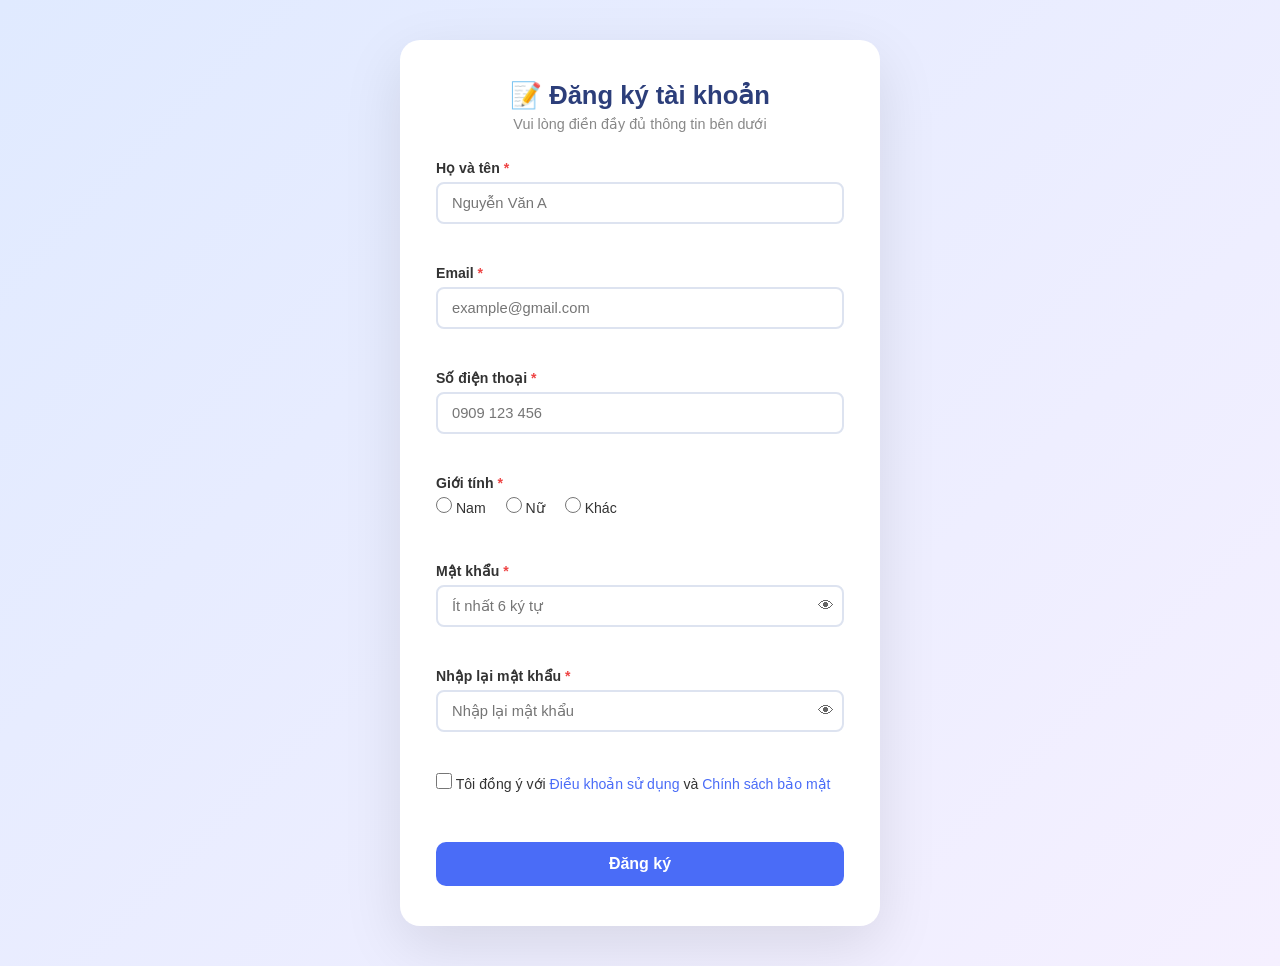
==== bai-03-form-validation/index.html @ 052e0d42 "first commit" ====
<!DOCTYPE html>
<html lang="vi">
<head>
  <meta charset="UTF-8" />
  <meta name="viewport" content="width=device-width, initial-scale=1.0" />
  <title>Bài 03 - Form Đăng Ký</title>
  <link rel="stylesheet" href="./style.css" />
</head>
<body>
  <div class="page-wrapper">
    <div class="form-container">
      <div class="form-header">
        <h1>📝 Đăng ký tài khoản</h1>
        <p>Vui lòng điền đầy đủ thông tin bên dưới</p>
      </div>

      <form id="registerForm" novalidate>

        <!-- Họ tên -->
        <div class="form-group">
          <label for="fullName">Họ và tên <span class="required">*</span></label>
          <input type="text" id="fullName" placeholder="Nguyễn Văn A" />
          <small class="error-msg" id="fullNameError"></small>
        </div>

        <!-- Email -->
        <div class="form-group">
          <label for="email">Email <span class="required">*</span></label>
          <input type="text" id="email" placeholder="example@gmail.com" />
          <small class="error-msg" id="emailError"></small>
        </div>

        <!-- Số điện thoại -->
        <div class="form-group">
          <label for="phone">Số điện thoại <span class="required">*</span></label>
          <input type="text" id="phone" placeholder="0909 123 456" />
          <small class="error-msg" id="phoneError"></small>
        </div>

        <!-- Giới tính -->
        <div class="form-group">
          <label>Giới tính <span class="required">*</span></label>
          <div class="radio-group">
            <label class="radio-label">
              <input type="radio" name="gender" value="male" /> Nam
            </label>
            <label class="radio-label">
              <input type="radio" name="gender" value="female" /> Nữ
            </label>
            <label class="radio-label">
              <input type="radio" name="gender" value="other" /> Khác
            </label>
          </div>
          <small class="error-msg" id="genderError"></small>
        </div>

        <!-- Mật khẩu -->
        <div class="form-group">
          <label for="password">Mật khẩu <span class="required">*</span></label>
          <div class="password-wrapper">
            <input type="password" id="password" placeholder="Ít nhất 6 ký tự" />
            <button type="button" id="togglePassword" class="toggle-pass">👁</button>
          </div>
          <small class="error-msg" id="passwordError"></small>
        </div>

        <!-- Nhập lại mật khẩu -->
        <div class="form-group">
          <label for="confirmPassword">Nhập lại mật khẩu <span class="required">*</span></label>
          <div class="password-wrapper">
            <input type="password" id="confirmPassword" placeholder="Nhập lại mật khẩu" />
            <button type="button" id="toggleConfirm" class="toggle-pass">👁</button>
          </div>
          <small class="error-msg" id="confirmPasswordError"></small>
        </div>

        <!-- Đồng ý điều khoản -->
        <div class="form-group">
          <label class="checkbox-label">
            <input type="checkbox" id="agree" />
            Tôi đồng ý với <a href="#">Điều khoản sử dụng</a> và <a href="#">Chính sách bảo mật</a>
          </label>
          <small class="error-msg" id="agreeError"></small>
        </div>

        <!-- Nút đăng ký -->
        <button type="submit" class="submit-btn">Đăng ký</button>
      </form>

      <!-- Thông báo thành công (ẩn ban đầu) -->
      <div id="successMessage" class="success-message" style="display: none;">
        <div class="success-icon">🎉</div>
        <h2>Đăng ký thành công!</h2>
        <p id="successDetail"></p>
        <button id="resetBtn" class="reset-btn">Đăng ký tài khoản khác</button>
      </div>

    </div>
  </div>

  <script src="./script.js"></script>
</body>
</html>
---- bai-03-form-validation/style.css ----
/* ===== RESET ===== */
* {
  margin: 0;
  padding: 0;
  box-sizing: border-box;
}

body {
  font-family: 'Segoe UI', Arial, sans-serif;
  background: linear-gradient(135deg, #e0eaff, #f5f0ff);
  min-height: 100vh;
}

/* ===== WRAPPER ===== */
.page-wrapper {
  min-height: 100vh;
  display: flex;
  justify-content: center;
  align-items: center;
  padding: 40px 16px;
}

/* ===== FORM CONTAINER ===== */
.form-container {
  background: white;
  width: 100%;
  max-width: 480px;
  border-radius: 20px;
  padding: 40px 36px;
  box-shadow: 0 20px 60px rgba(0, 0, 0, 0.1);
}

/* ===== FORM HEADER ===== */
.form-header {
  text-align: center;
  margin-bottom: 28px;
}

.form-header h1 {
  font-size: 1.6rem;
  color: #2c3e7a;
  margin-bottom: 6px;
}

.form-header p {
  color: #888;
  font-size: 0.9rem;
}

/* ===== FORM GROUPS ===== */
.form-group {
  margin-bottom: 18px;
}

.form-group label {
  display: block;
  font-size: 0.88rem;
  font-weight: 600;
  color: #333;
  margin-bottom: 6px;
}

.required {
  color: #e44;
}

/* ===== INPUTS ===== */
.form-group input[type="text"],
.form-group input[type="password"],
.form-group input[type="email"] {
  width: 100%;
  padding: 11px 14px;
  border: 2px solid #dde3f0;
  border-radius: 8px;
  font-size: 0.92rem;
  transition: border-color 0.2s;
  outline: none;
  color: #333;
}

.form-group input:focus {
  border-color: #4a6cf7;
}

/* Trạng thái hợp lệ */
.form-group input.valid {
  border-color: #22c55e;
}

/* Trạng thái lỗi */
.form-group input.invalid {
  border-color: #ef4444;
  background: #fff8f8;
}

/* ===== ERROR MESSAGES ===== */
.error-msg {
  display: block;
  color: #ef4444;
  font-size: 0.8rem;
  margin-top: 5px;
  min-height: 18px;
}

/* ===== RADIO GROUP ===== */
.radio-group {
  display: flex;
  gap: 20px;
}

.radio-label {
  display: flex;
  align-items: center;
  gap: 6px;
  font-size: 0.9rem;
  color: #555;
  cursor: pointer;
  font-weight: normal !important;
}

.radio-label input {
  accent-color: #4a6cf7;
  width: 16px;
  height: 16px;
}

/* ===== PASSWORD WRAPPER ===== */
.password-wrapper {
  position: relative;
  display: flex;
  align-items: center;
}

.password-wrapper input {
  flex: 1;
  padding-right: 44px;
}

.toggle-pass {
  position: absolute;
  right: 10px;
  background: none;
  border: none;
  cursor: pointer;
  font-size: 1rem;
  opacity: 0.6;
  transition: opacity 0.2s;
}

.toggle-pass:hover {
  opacity: 1;
}

/* ===== CHECKBOX ===== */
.checkbox-label {
  display: flex;
  align-items: center;
  gap: 8px;
  font-size: 0.88rem;
  color: #555;
  cursor: pointer;
  font-weight: normal !important;
}

.checkbox-label input[type="checkbox"] {
  width: 16px;
  height: 16px;
  accent-color: #4a6cf7;
  flex-shrink: 0;
}

.checkbox-label a {
  color: #4a6cf7;
  text-decoration: none;
}

.checkbox-label a:hover {
  text-decoration: underline;
}

/* ===== SUBMIT BUTTON ===== */
.submit-btn {
  width: 100%;
  padding: 13px;
  background: #4a6cf7;
  color: white;
  border: none;
  border-radius: 10px;
  font-size: 1rem;
  font-weight: 700;
  cursor: pointer;
  margin-top: 8px;
  transition: background 0.25s, transform 0.2s;
}

.submit-btn:hover {
  background: #3a5ce6;
  transform: translateY(-2px);
}

/* ===== SUCCESS MESSAGE ===== */
.success-message {
  text-align: center;
  padding: 20px 0;
}

.success-icon {
  font-size: 4rem;
  margin-bottom: 16px;
}

.success-message h2 {
  font-size: 1.4rem;
  color: #22c55e;
  margin-bottom: 10px;
}

.success-message p {
  color: #555;
  font-size: 0.92rem;
  margin-bottom: 20px;
}

.reset-btn {
  background: #f0f4ff;
  color: #4a6cf7;
  border: 2px solid #4a6cf7;
  padding: 10px 24px;
  border-radius: 8px;
  font-size: 0.9rem;
  font-weight: 600;
  cursor: pointer;
  transition: background 0.2s;
}

.reset-btn:hover {
  background: #4a6cf7;
  color: white;
}

/* ===== RESPONSIVE ===== */
@media (max-width: 500px) {
  .form-container {
    padding: 28px 20px;
  }

  .radio-group {
    flex-direction: column;
    gap: 10px;
  }
}
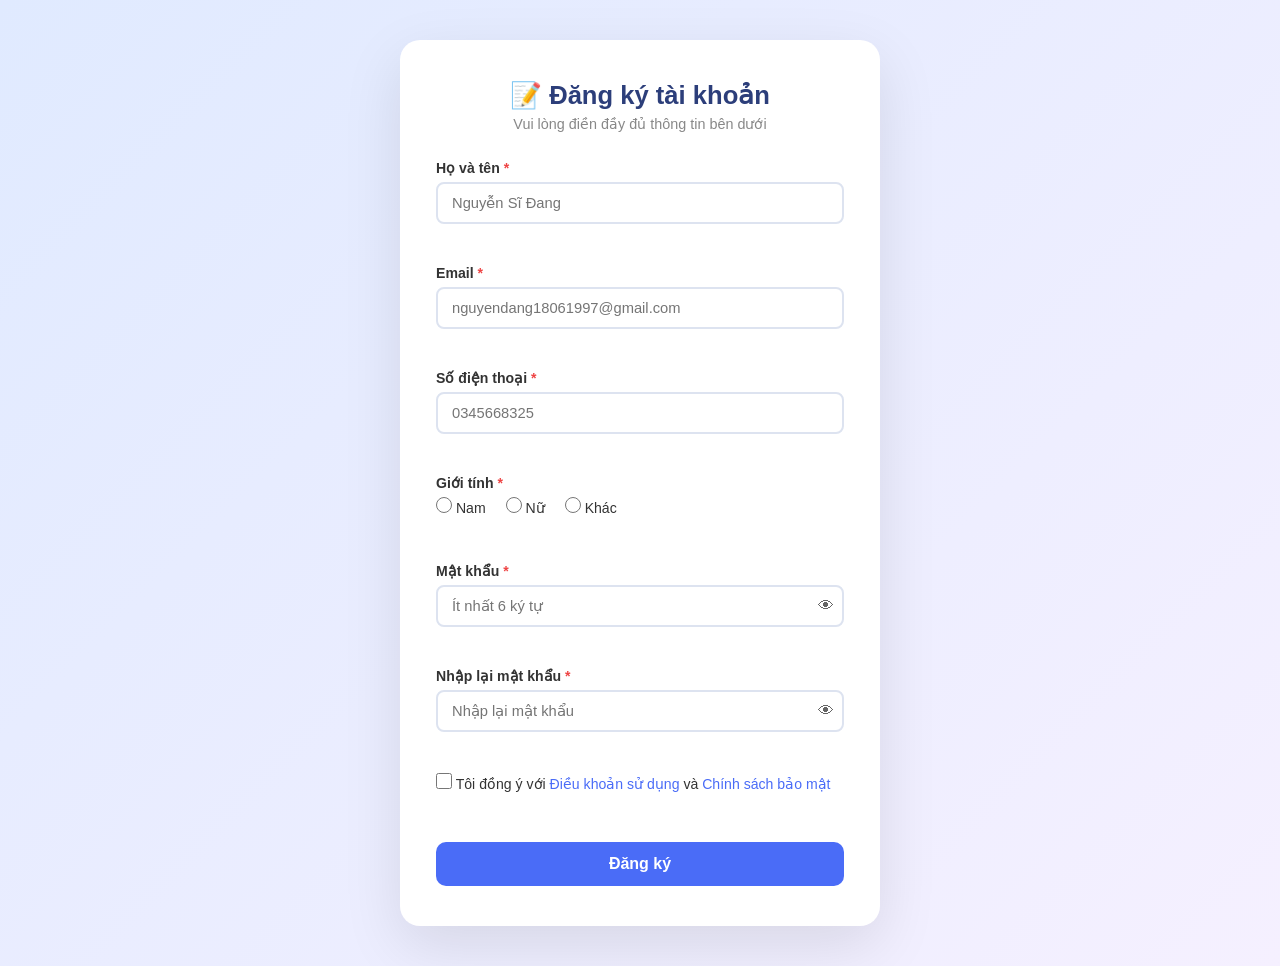
==== commit 4745dc9a: "change" ====
--- a/bai-03-form-validation/index.html
+++ b/bai-03-form-validation/index.html
@@ -19,21 +19,21 @@
         <!-- Họ tên -->
         <div class="form-group">
           <label for="fullName">Họ và tên <span class="required">*</span></label>
-          <input type="text" id="fullName" placeholder="Nguyễn Văn A" />
+          <input type="text" id="fullName" placeholder="Nguyễn Sĩ Đang" />
           <small class="error-msg" id="fullNameError"></small>
         </div>
 
         <!-- Email -->
         <div class="form-group">
           <label for="email">Email <span class="required">*</span></label>
-          <input type="text" id="email" placeholder="example@gmail.com" />
+          <input type="text" id="email" placeholder="nguyendang18061997@gmail.com" />
           <small class="error-msg" id="emailError"></small>
         </div>
 
         <!-- Số điện thoại -->
         <div class="form-group">
           <label for="phone">Số điện thoại <span class="required">*</span></label>
-          <input type="text" id="phone" placeholder="0909 123 456" />
+          <input type="text" id="phone" placeholder="0345668325" />
           <small class="error-msg" id="phoneError"></small>
         </div>
 
